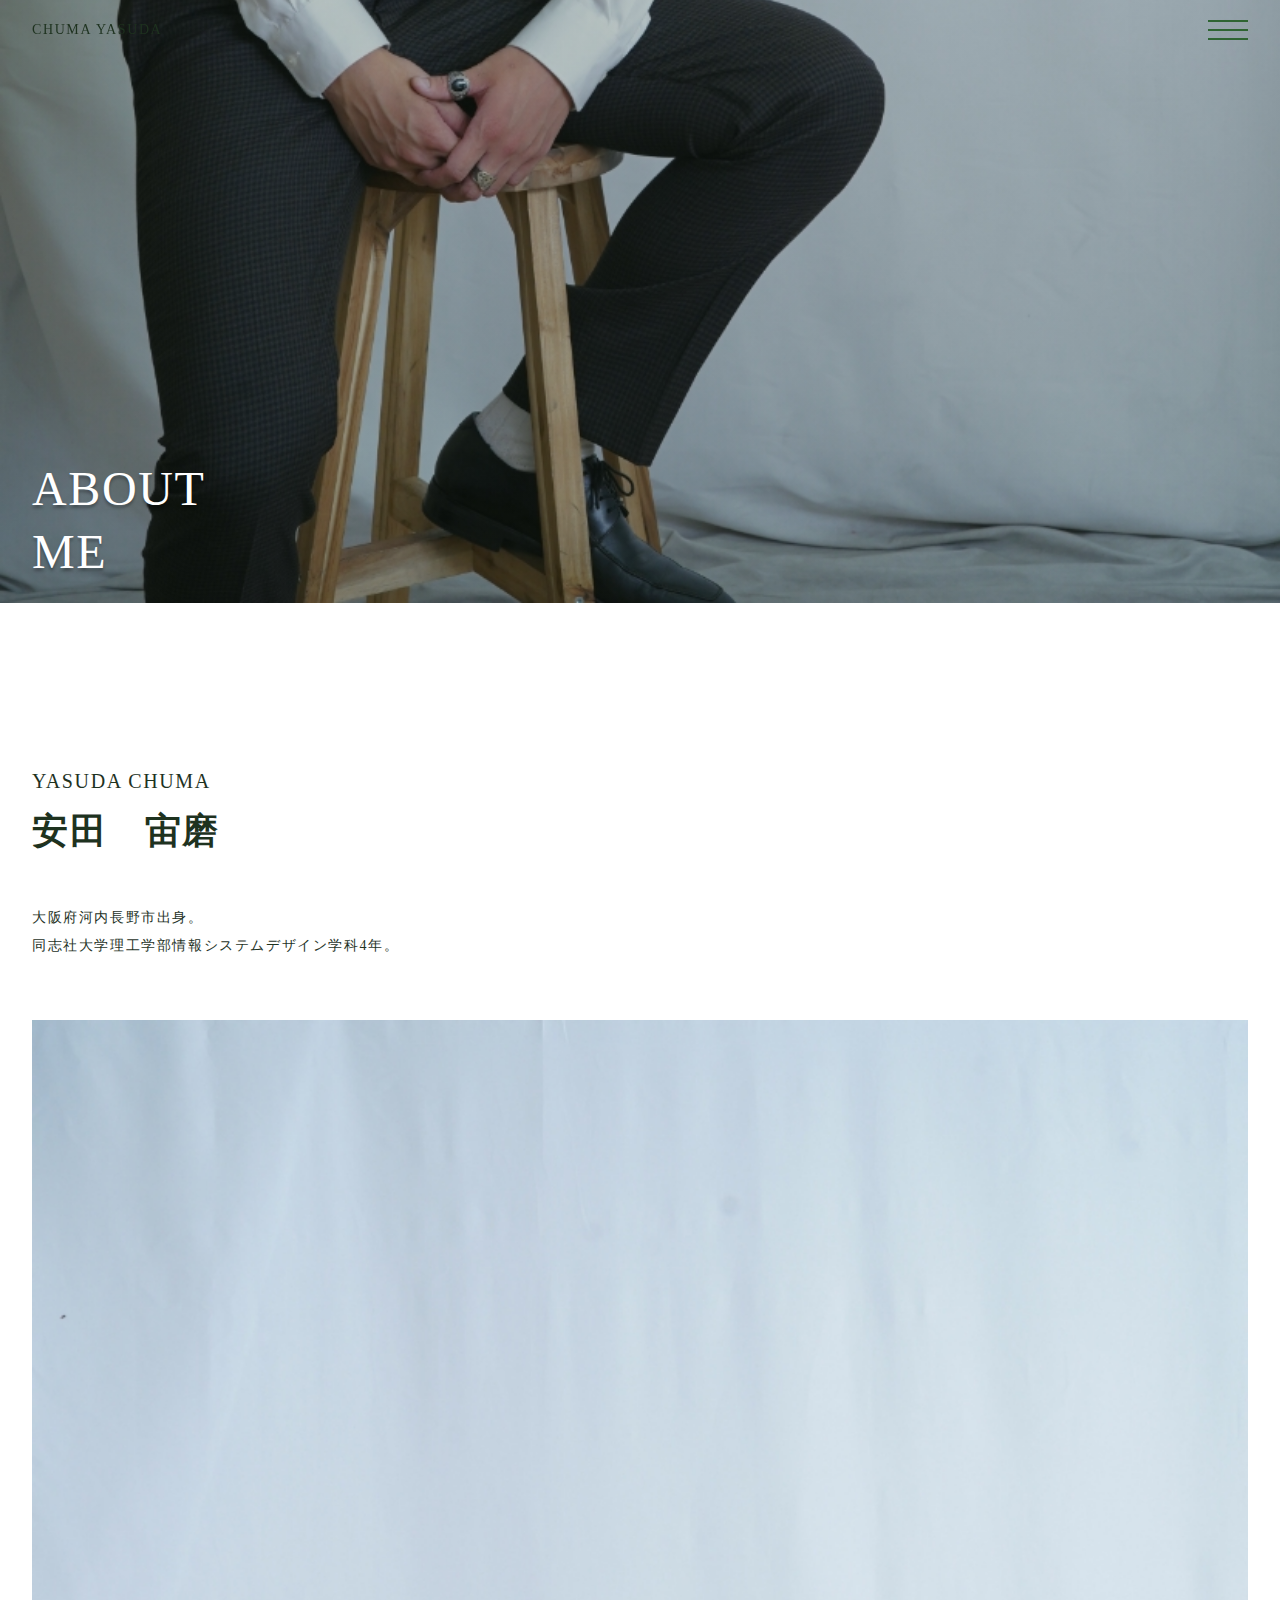
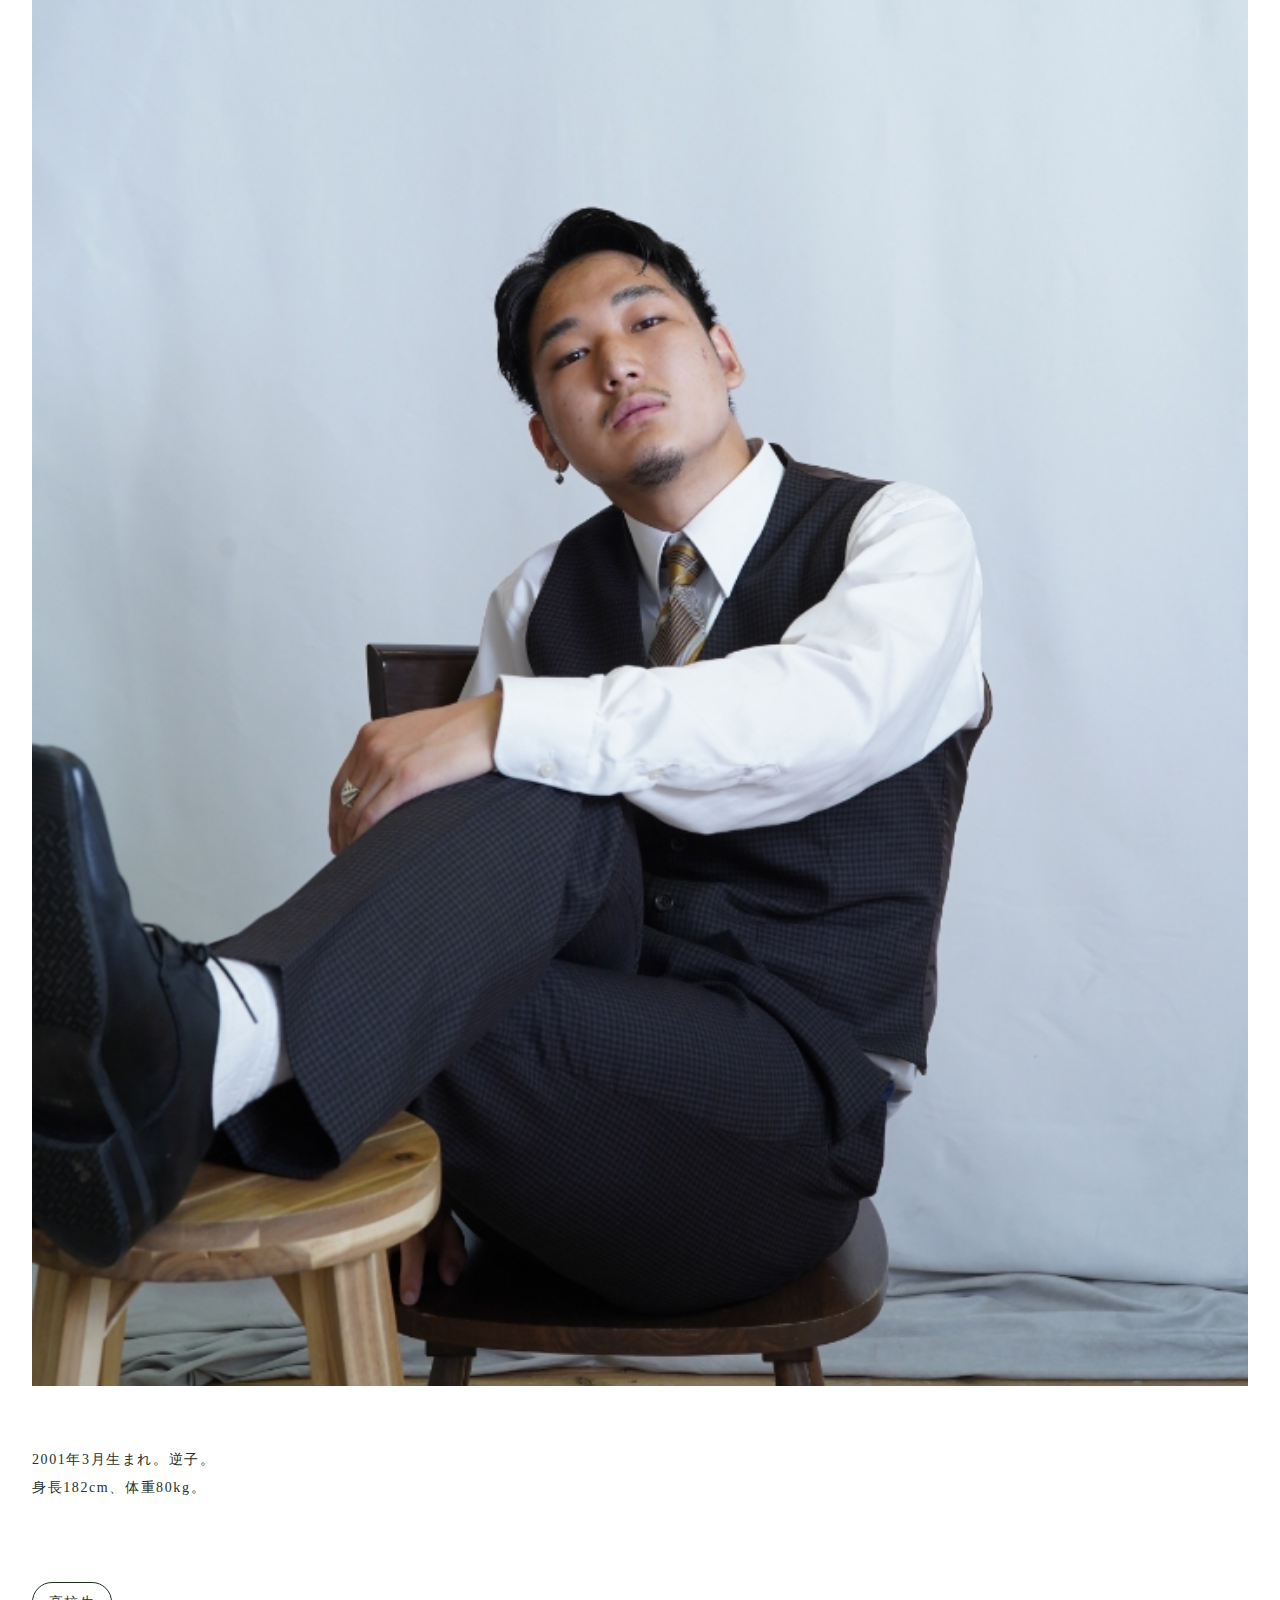
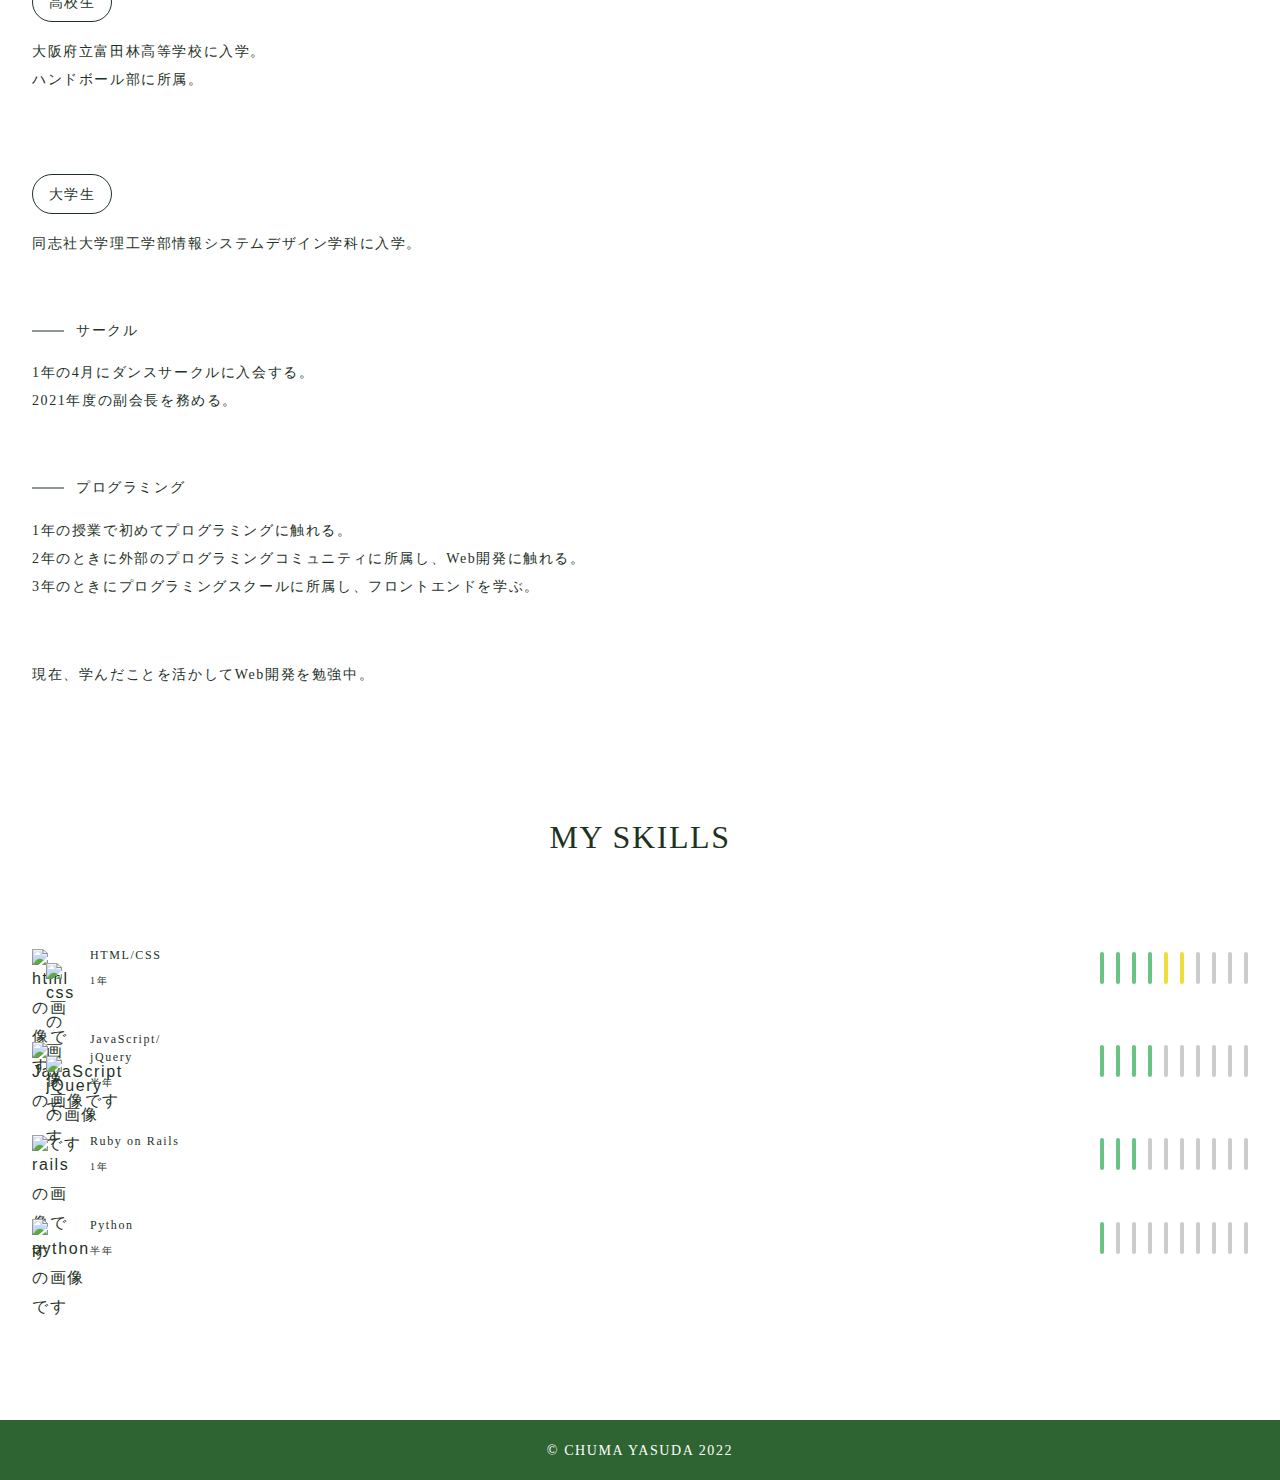
==== about.html @ 3eb04a54 "aboutページのキービジュアルを変更しました" ====
<!DOCTYPE html>
<html lang="ja">
<head>
  <meta charset="UTF-8">
  <meta name="viewport" content="width=device-width, initial-scale=1.0">
  <title>CHUMA YASUDA</title>
  <!-- css -->
  <link rel="stylesheet" href="css/reset.css">
  <link rel="stylesheet" href="css/style.css">
  <!-- script -->
  <script src="https://code.jquery.com/jquery-3.6.0.min.js" integrity="sha256-/xUj+3OJU5yExlq6GSYGSHk7tPXikynS7ogEvDej/m4=" crossorigin="anonymous"></script>
  <script src="https://cdnjs.cloudflare.com/ajax/libs/scrollify/1.0.21/jquery.scrollify.min.js" integrity="sha512-UyX8JsMsNRW1cYl8BoxpcamonpwU2y7mSTsN0Z52plp7oKo1u92Xqfpv6lOlTyH3yiMXK+gU1jw0DVCsPTfKew==" crossorigin="anonymous" referrerpolicy="no-referrer"></script>
  <script src="https://unpkg.com/@barba/core"></script>
  <script src="js/main.js" defer></script>
</head>
<body data-barba="wrapper">
  <header class="l_header">
    <div class="l_header-inner l_container">
      <h2 class="l_header_title">
        <a href="index.html" class="l_header_link">CHUMA YASUDA</a>
      </h2>
      <div class="m_hamburger">
        <span class="m_hamburger_bar"></span>
        <span class="m_hamburger_bar"></span>
        <span class="m_hamburger_bar"></span>
      </div>
      <!-- /.m_hamburger -->
    </div>
    <!-- /.l_header-inner -->
  </header>
  <main class="l_main" data-barba="container">
    <div class="about_kv m_kv">
      <div class="m_kv-inner l_container">
        <h1 class="m_kv_copy">
          ABOUT<br/>
          ME
        </h1>
      </div>
      <!-- /.m_kv-inner -->
    </div>
    <!-- /.m_kv -->
    <div class="l_contents">
      <div class="about_contents l_container">
        <div class="about_intro">
          <h2 class="about_intro_head">
            <span class="about_intro_head-en">YASUDA CHUMA</span>
            安田　宙磨
          </h2>
          <p class="u_mt-40">
            大阪府河内長野市出身。<br/>
            同志社大学理工学部情報システムデザイン学科4年。
          </p>
          <div class="about_intro_img-wrapper">
            <img src="img/about_intro_img.jpg" alt="私の写真です" class="about_intro_img">
          </div>
          <!-- /.about_intro_img-wrapper -->
          <p class="u_mt-60">
            2001年3月生まれ。逆子。<br/>
            身長182cm、体重80kg。
          </p>
          <h4>高校生</h4>
          <p class="u_mt-16">
            大阪府立富田林高等学校に入学。<br/>
            ハンドボール部に所属。
          </p>
          <h4>大学生</h4>
          <p class="u_mt-16">
            同志社大学理工学部情報システムデザイン学科に入学。
          </p>
          <h5>サークル</h5>
          <p class="u_mt-16">
            1年の4月にダンスサークルに入会する。<br/>
            2021年度の副会長を務める。
          </p>
          <h5>プログラミング</h5>
          <p class="u_mt-16">
            1年の授業で初めてプログラミングに触れる。<br/>
            2年のときに外部のプログラミングコミュニティに所属し、Web開発に触れる。<br/>
            3年のときにプログラミングスクールに所属し、フロントエンドを学ぶ。<br/>
          </p>
          <p class="u_mt-60">
            現在、学んだことを活かしてWeb開発を勉強中。
          </p>
        </div>
        <!-- /.about_intro -->
        <div class="about_skill">
          <h3 class="about_skill_head">
            MY SKILLS
          </h3>
          <ul class="about_skill_list">
            <li class="about_skill_item">
              <div class="about_skill_info">
                <div class="about_skill_icon-wrapper">
                  <div class="about_skill_icon-wrapper__sub">
                    <img src="https://cdn.jsdelivr.net/gh/devicons/devicon/icons/html5/html5-original.svg" alt="htmlの画像です" class="about_skill_icon" />
                  </div>
                  <div class="about_skill_icon-wrapper__sub">
                    <img src="https://cdn.jsdelivr.net/gh/devicons/devicon/icons/css3/css3-original.svg" alt="cssの画像です" class="about_skill_icon" />
                  </div>
                </div>
                <!-- /.about_skill_icon-wrapper -->
                <div class="about_skill_name-wrapper">
                  <span class="about_skill_name">HTML/CSS</span>
                  <span class="about_skill_period">1年</span>
                </div>
                <!-- /.about_skill_name-wrapper -->
              </div>
              <!-- /.about_skill_info -->
              <div class="about_skill_bar-wrapper">
                <span class="about_skill_bar about_skill_bar__beginner"></span>
                <span class="about_skill_bar about_skill_bar__beginner"></span>
                <span class="about_skill_bar about_skill_bar__beginner"></span>
                <span class="about_skill_bar about_skill_bar__beginner"></span>
                <span class="about_skill_bar about_skill_bar__intermediate"></span>
                <span class="about_skill_bar about_skill_bar__intermediate"></span>
                <span class="about_skill_bar"></span>
                <span class="about_skill_bar"></span>
                <span class="about_skill_bar"></span>
                <span class="about_skill_bar"></span>
              </div>
              <!-- /.about_skill_bar-wrapper -->
            </li>
            <li class="about_skill_item">
              <div class="about_skill_info">
                <div class="about_skill_icon-wrapper">
                  <div class="about_skill_icon-wrapper__sub">
                    <img src="https://cdn.jsdelivr.net/gh/devicons/devicon/icons/javascript/javascript-original.svg" alt="JavaScriptの画像です" class="about_skill_icon" />
                  </div>
                  <div class="about_skill_icon-wrapper__sub">
                    <img src="https://cdn.jsdelivr.net/gh/devicons/devicon/icons/jquery/jquery-original.svg" alt="jQueryの画像です" class="about_skill_icon" />
                  </div>
                </div>
                <!-- /.about_skill_icon-wrapper -->
                <div class="about_skill_name-wrapper">
                  <span class="about_skill_name">
                    JavaScript/<br/>
                    jQuery
                  </span>
                  <span class="about_skill_period">半年</span>
                </div>
                <!-- /.about_skill_name-wrapper -->
              </div>
              <!-- /.about_skill_info -->
              <div class="about_skill_bar-wrapper">
                <span class="about_skill_bar about_skill_bar__beginner"></span>
                <span class="about_skill_bar about_skill_bar__beginner"></span>
                <span class="about_skill_bar about_skill_bar__beginner"></span>
                <span class="about_skill_bar about_skill_bar__beginner"></span>
                <span class="about_skill_bar"></span>
                <span class="about_skill_bar"></span>
                <span class="about_skill_bar"></span>
                <span class="about_skill_bar"></span>
                <span class="about_skill_bar"></span>
                <span class="about_skill_bar"></span>
              </div>
            </li>
            <li class="about_skill_item">
              <div class="about_skill_info">
                <div class="about_skill_icon-wrapper">
                  <img src="https://cdn.jsdelivr.net/gh/devicons/devicon/icons/rails/rails-plain.svg" alt="railsの画像です" class="about_skill_icon" />
                </div>
                <!-- /.about_skill_icon-wrapper -->
                <div class="about_skill_name-wrapper">
                  <span class="about_skill_name">Ruby on Rails</span>
                  <span class="about_skill_period">1年</span>
                </div>
                <!-- /.about_skill_name-wrapper -->
              </div>
              <!-- /.about_skill_info -->
              <div class="about_skill_bar-wrapper">
                <span class="about_skill_bar about_skill_bar__beginner"></span>
                <span class="about_skill_bar about_skill_bar__beginner"></span>
                <span class="about_skill_bar about_skill_bar__beginner"></span>
                <span class="about_skill_bar"></span>
                <span class="about_skill_bar"></span>
                <span class="about_skill_bar"></span>
                <span class="about_skill_bar"></span>
                <span class="about_skill_bar"></span>
                <span class="about_skill_bar"></span>
                <span class="about_skill_bar"></span>
              </div>
            </li>
            <li class="about_skill_item">
              <div class="about_skill_info">
                <div class="about_skill_icon-wrapper">
                  <img src="https://cdn.jsdelivr.net/gh/devicons/devicon/icons/python/python-original.svg" alt="pythonの画像です" class="about_skill_icon" />
                </div>
                <!-- /.about_skill_icon-wrapper -->
                <div class="about_skill_name-wrapper">
                  <span class="about_skill_name">Python</span>
                  <span class="about_skill_period">半年</span>
                </div>
                <!-- /.about_skill_name-wrapper -->
              </div>
              <!-- /.about_skill_info -->
              <div class="about_skill_bar-wrapper">
                <span class="about_skill_bar about_skill_bar__beginner"></span>
                <span class="about_skill_bar"></span>
                <span class="about_skill_bar"></span>
                <span class="about_skill_bar"></span>
                <span class="about_skill_bar"></span>
                <span class="about_skill_bar"></span>
                <span class="about_skill_bar"></span>
                <span class="about_skill_bar"></span>
                <span class="about_skill_bar"></span>
                <span class="about_skill_bar"></span>
              </div>
            </li>
          </ul>
        </div>
        <!-- /.about_skill -->
      </div>
      <!-- /.about_contents -->
    </div>
    <!-- /.l_contents -->
  </main>
  <footer class="l_footer">
    <div class="l_footer-inner l_container">
      <small class="l_footer_copyright">&copy; CHUMA YASUDA 2022</small>
    </div>
    <!-- /.l_footer-inner -->
  </footer>
</body>
</html>
---- css/style.css ----
@charset "UTF-8";
:root {
  /* 色管理用の変数 */
  --black-color: #1e321f;
  --white-color: #fff;
  --gray-color: #707070;
  --gray-color02: #ccc;
  --primary-color: #2e6432;
  --beginner-color: #68c384;
  --intermediate-color: #efdd3d;
}

:root {
  /* コンテンツ幅管理用の変数 */
  --content-width-sm: 760px;
  --content-width: 960px;
  --content-width-lg: 1088px;
}

:root {
  /* z-index管理用の変数 */
  --z-index-back: -1;
  --z-index-default: 1;
  --z-index-page-top: 50;
  --z-index-header: 100;
  --z-index-menu: 150;
}

/* ---------- base ---------- */
body {
  color: var(--black-color);
  font-size: 16px;
  font-family: "Yu Gothic UI", "Segoe UI", sans-serif;
  line-height: 1.8;
  letter-spacing: 0.1em;
}

/* ---------- layout ---------- */
.l_container {
  padding: 0 32px;
}

.l_contents {
  padding: 160px 0;
}

.l_header {
  width: 100%;
  height: 60px;
  background: transparent;
  position: fixed;
  top: 0;
  left: 0;
  z-index: var(--z-index-header);
}
.l_header-inner {
  height: 100%;
  display: flex;
  justify-content: space-between;
  align-items: center;
}
.l_header_title {
  font-size: 14px;
  font-family: "Segoe UI";
}

.l_footer {
  width: 100%;
  height: 60px;
  background: var(--primary-color);
}
.l_footer-inner {
  width: 100%;
  height: 100%;
  display: flex;
  align-items: center;
  justify-content: center;
}
.l_footer_copyright {
  color: var(--white-color);
  font-family: "Segoe UI";
  font-size: 14px;
}

/* ---------- module ---------- */
.m_hamburger {
  width: 40px;
  height: 20px;
  position: relative;
}
.m_hamburger_bar {
  display: block;
  width: 100%;
  height: 2px;
  background: var(--primary-color);
  position: absolute;
}
.m_hamburger_bar:nth-child(1) {
  top: 0;
}
.m_hamburger_bar:nth-child(2) {
  top: 50%;
  transform: translateY(-50%);
}
.m_hamburger_bar:nth-child(3) {
  top: 100%;
  transform: translateY(-100%);
}

.m_scroll_gauge {
  width: 32px;
  height: 32px;
  border: 1px solid var(--primary-color);
  border-radius: 50%;
}
.m_scroll_gauge-wrapper {
  display: flex;
  justify-content: center;
  align-items: center;
  gap: 60px;
  position: fixed;
  bottom: 20px;
  left: 50%;
  transform: translateX(-50%);
  z-index: var(--z-index-header);
}

.m_btn-show {
  width: 300px;
  height: 40px;
  color: var(--primary-color);
  font-family: "Segoe UI";
}
.m_btn-show_link {
  display: flex;
  justify-content: center;
  align-items: center;
  width: 100%;
  height: 100%;
  border: 1px solid var(--primary-color);
  border-radius: 20px;
  transition: background 0.25s, color 0.5s;
}
.m_btn-show_link:hover {
  background: var(--primary-color);
  color: var(--white-color);
}

.m_kv {
  width: 100%;
  height: 67vh;
  background: linear-gradient(rgba(30, 50, 31, 0.25), rgba(30, 50, 31, 0.25)), url(../img/top_kv.jpg) center bottom/cover;
}
.m_kv-inner {
  height: 100%;
  position: relative;
}
.m_kv_copy {
  color: var(--white-color);
  line-height: 1.3;
  font-family: "Segoe UI";
  font-size: 48px;
  text-shadow: 0 3px 3px rgba(0, 0, 0, 0.3);
  position: absolute;
  bottom: 20px;
}

/* ---------- utility ---------- */
.u_mt-16 {
  margin-top: 16px;
}

.u_mt-40 {
  margin-top: 40px;
}

.u_mt-60 {
  margin-top: 60px;
}

/* ---------- js ---------- */
.js_scroll_gauge {
  transition: background 0.5s;
}
.js_scroll_gauge.is_active {
  background: var(--primary-color);
}

/* ---------- top ---------- */
.top_section {
  height: 100vh;
  padding-top: 60px;
  position: relative;
}
.top_section:nth-child(2n+1) .top_kv_copy {
  right: 32px;
}

.top_kv {
  width: 100%;
  height: 67vh;
  background: linear-gradient(rgba(30, 50, 31, 0.25), rgba(30, 50, 31, 0.25)), url(../img/top_kv.jpg) center bottom/cover;
  position: absolute;
  top: 80px;
}
.top_kv-inner {
  height: 100%;
  position: relative;
}
.top_kv_copy {
  color: var(--white-color);
  line-height: 1.3;
  font-family: "Segoe UI";
  font-size: 48px;
  text-shadow: 0 3px 3px rgba(0, 0, 0, 0.3);
  position: absolute;
  bottom: 80px;
}

.top_scroll_head {
  font-size: 18px;
  white-space: nowrap;
  display: flex;
  justify-content: center;
  align-items: center;
  gap: 12px;
  position: absolute;
  bottom: 68px;
  left: 50%;
  transform: translateX(-50%);
}
.top_scroll_icon {
  width: 15px;
  height: 15px;
}

.top_btn-show {
  position: absolute;
  top: calc(100% - 52px - (100% - 67vh - 52px) / 2);
  left: 50%;
  transform: translate(-50%, 50%);
}

/* ---------- about ---------- */
.about_contents p {
  font-size: 14px;
  font-family: "Yu Gothic UI";
  line-height: 2;
}
.about_contents h4 {
  width: 80px;
  height: 40px;
  border: 1px solid var(--black-color);
  border-radius: 20px;
  font-size: 14px;
  font-family: "Yu Gothic UI";
  display: flex;
  align-items: center;
  justify-content: center;
  margin-top: 80px;
}
.about_contents h5 {
  font-size: 14px;
  font-family: "Yu Gothic UI";
  margin-top: 60px;
  padding-left: 44px;
  position: relative;
}
.about_contents h5::before {
  content: "";
  width: 32px;
  height: 1px;
  background: var(--black-color);
  position: absolute;
  top: 50%;
  left: 0;
  transform: translateY(-50%);
}

.about_intro_head {
  display: flex;
  flex-direction: column;
  font-size: 36px;
  font-weight: bold;
  font-family: "Yu Gothic UI";
}
.about_intro_head-en {
  font-size: 20px;
  font-weight: normal;
  font-family: "Segoe UI";
}
.about_intro_img {
  width: 100%;
}
.about_intro_img-wrapper {
  margin-top: 60px;
}

.about_skill {
  padding-top: 120px;
}
.about_skill_head {
  font-family: "Segoe UI";
  font-size: 32px;
  text-align: center;
}
.about_skill_list {
  margin-top: 80px;
}
.about_skill_item {
  display: flex;
  align-items: center;
  justify-content: space-between;
}
.about_skill_item:not(:first-child) {
  margin-top: 40px;
}
.about_skill_info {
  display: flex;
  align-items: center;
}
.about_skill_icon-wrapper {
  width: 38px;
  height: 38px;
  position: relative;
}
.about_skill_icon-wrapper__sub {
  width: 24px;
  height: 24px;
  position: absolute;
}
.about_skill_icon-wrapper__sub:nth-child(1) {
  top: 0;
  left: 0;
}
.about_skill_icon-wrapper__sub:nth-child(2) {
  bottom: 0;
  right: 0;
}
.about_skill_name-wrapper {
  display: flex;
  flex-direction: column;
  margin-left: 20px;
}
.about_skill_name {
  font-family: "Segoe UI";
  font-size: 12px;
  line-height: 1.5;
}
.about_skill_period {
  font-family: "Segoe UI";
  font-size: 10px;
  margin-top: 8px;
}
.about_skill_bar {
  display: block;
  width: 4px;
  height: 32px;
  background: var(--gray-color02);
  border-radius: 2px;
}
.about_skill_bar-wrapper {
  display: flex;
  gap: 12px;
}
.about_skill_bar__beginner {
  background: var(--beginner-color);
}
.about_skill_bar__intermediate {
  background: var(--intermediate-color);
}
/*# sourceMappingURL=style.css.map */
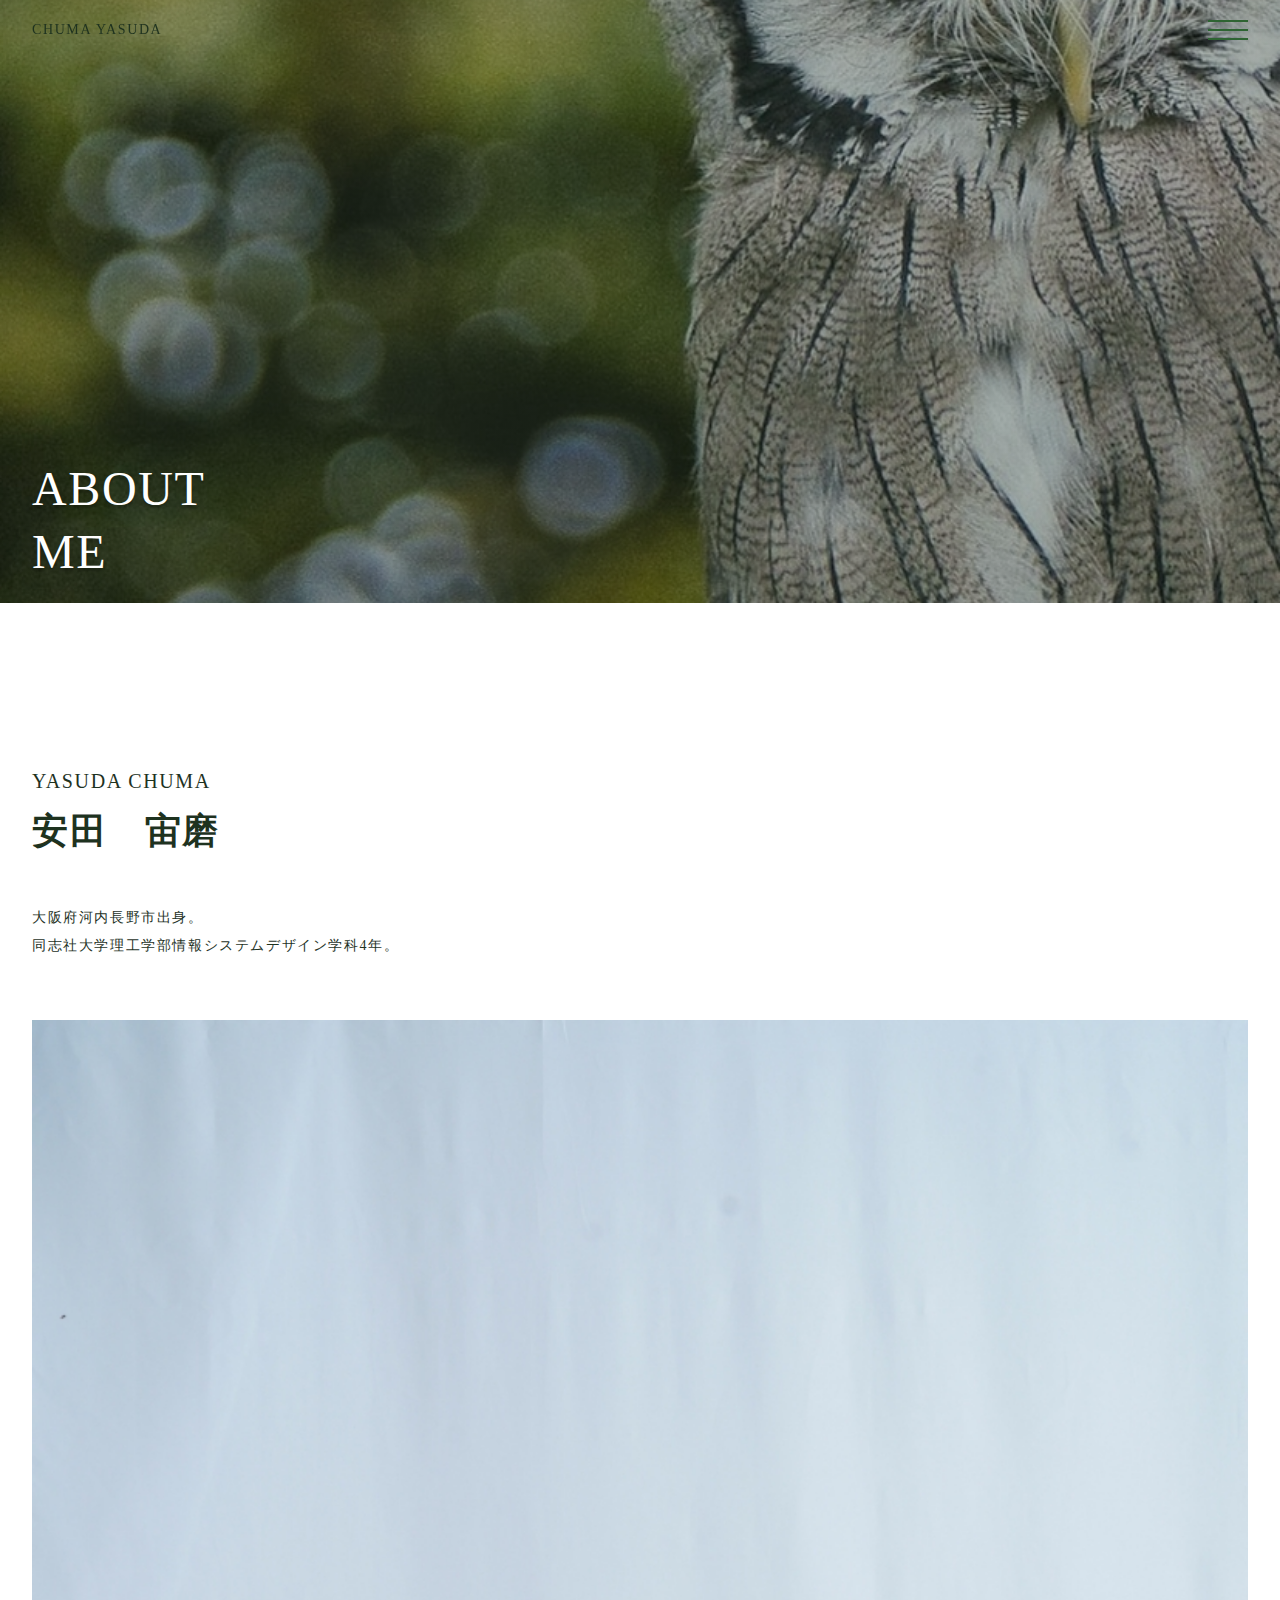
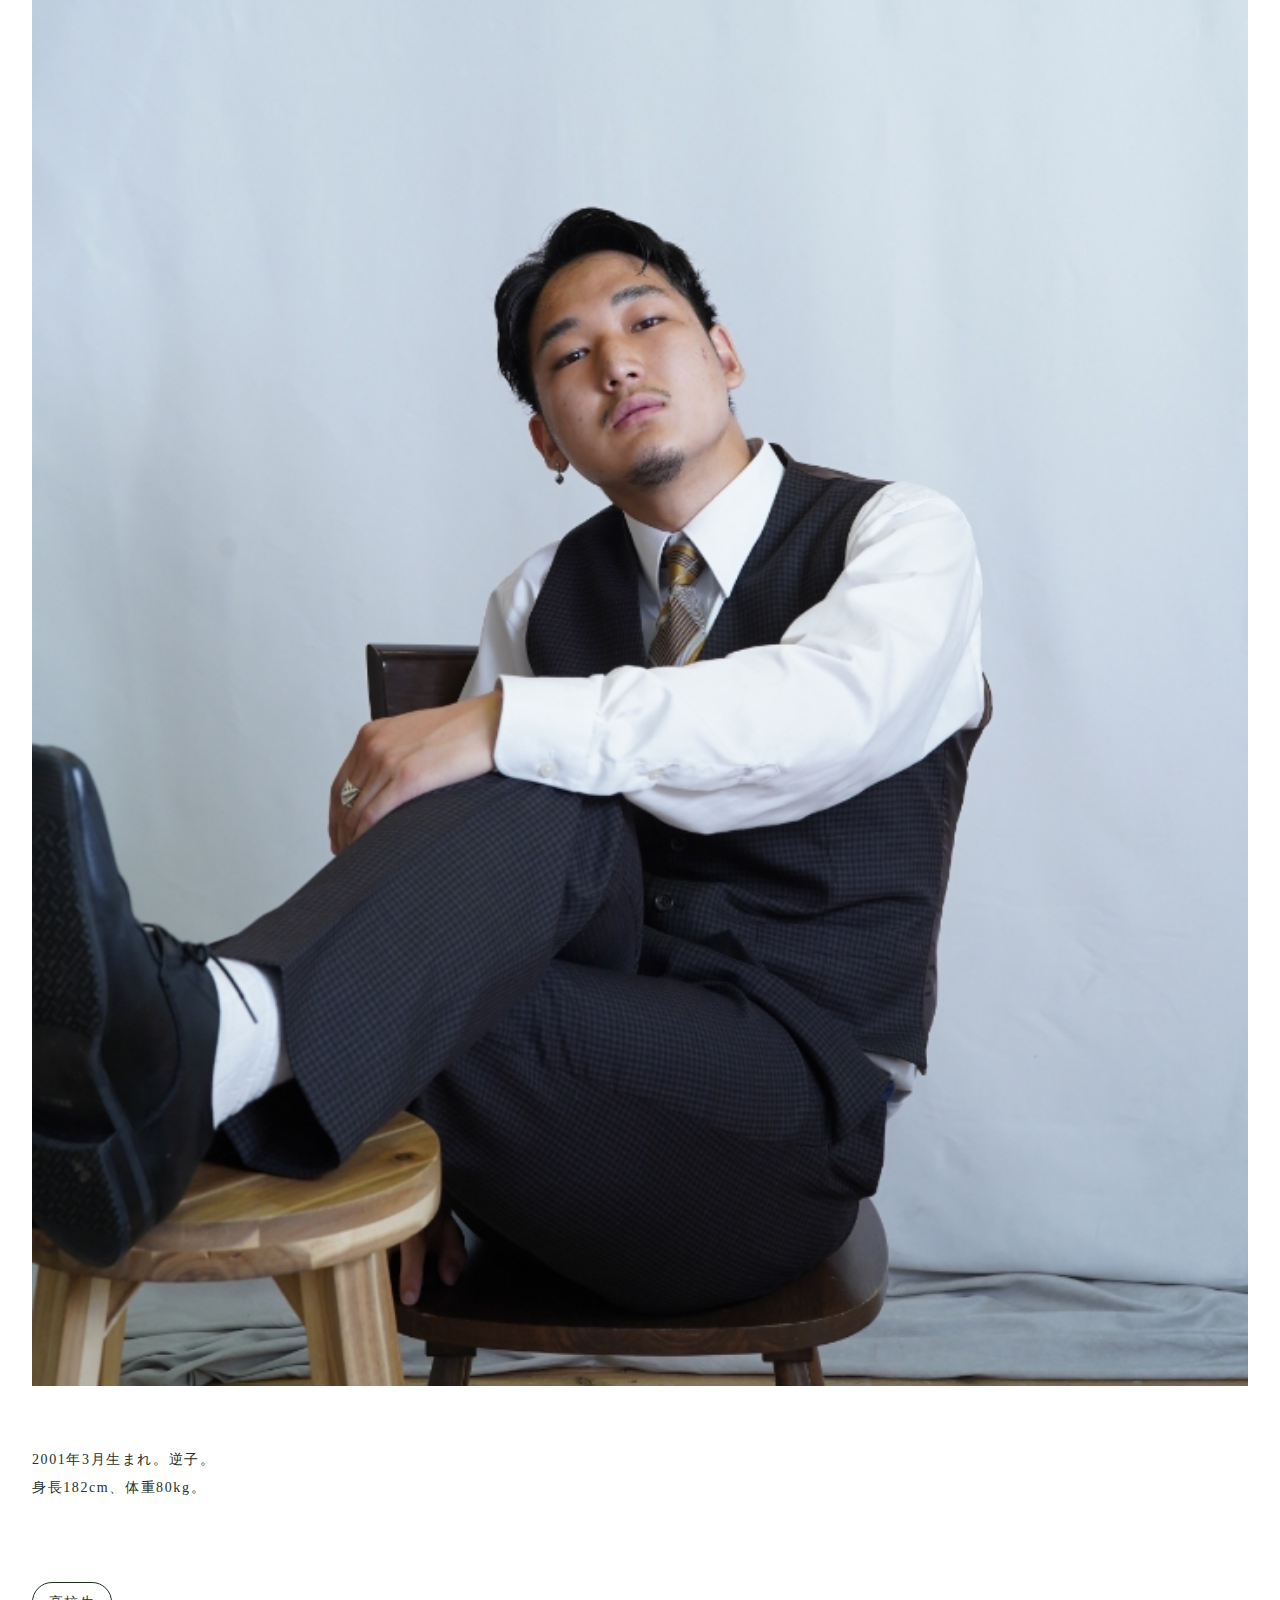
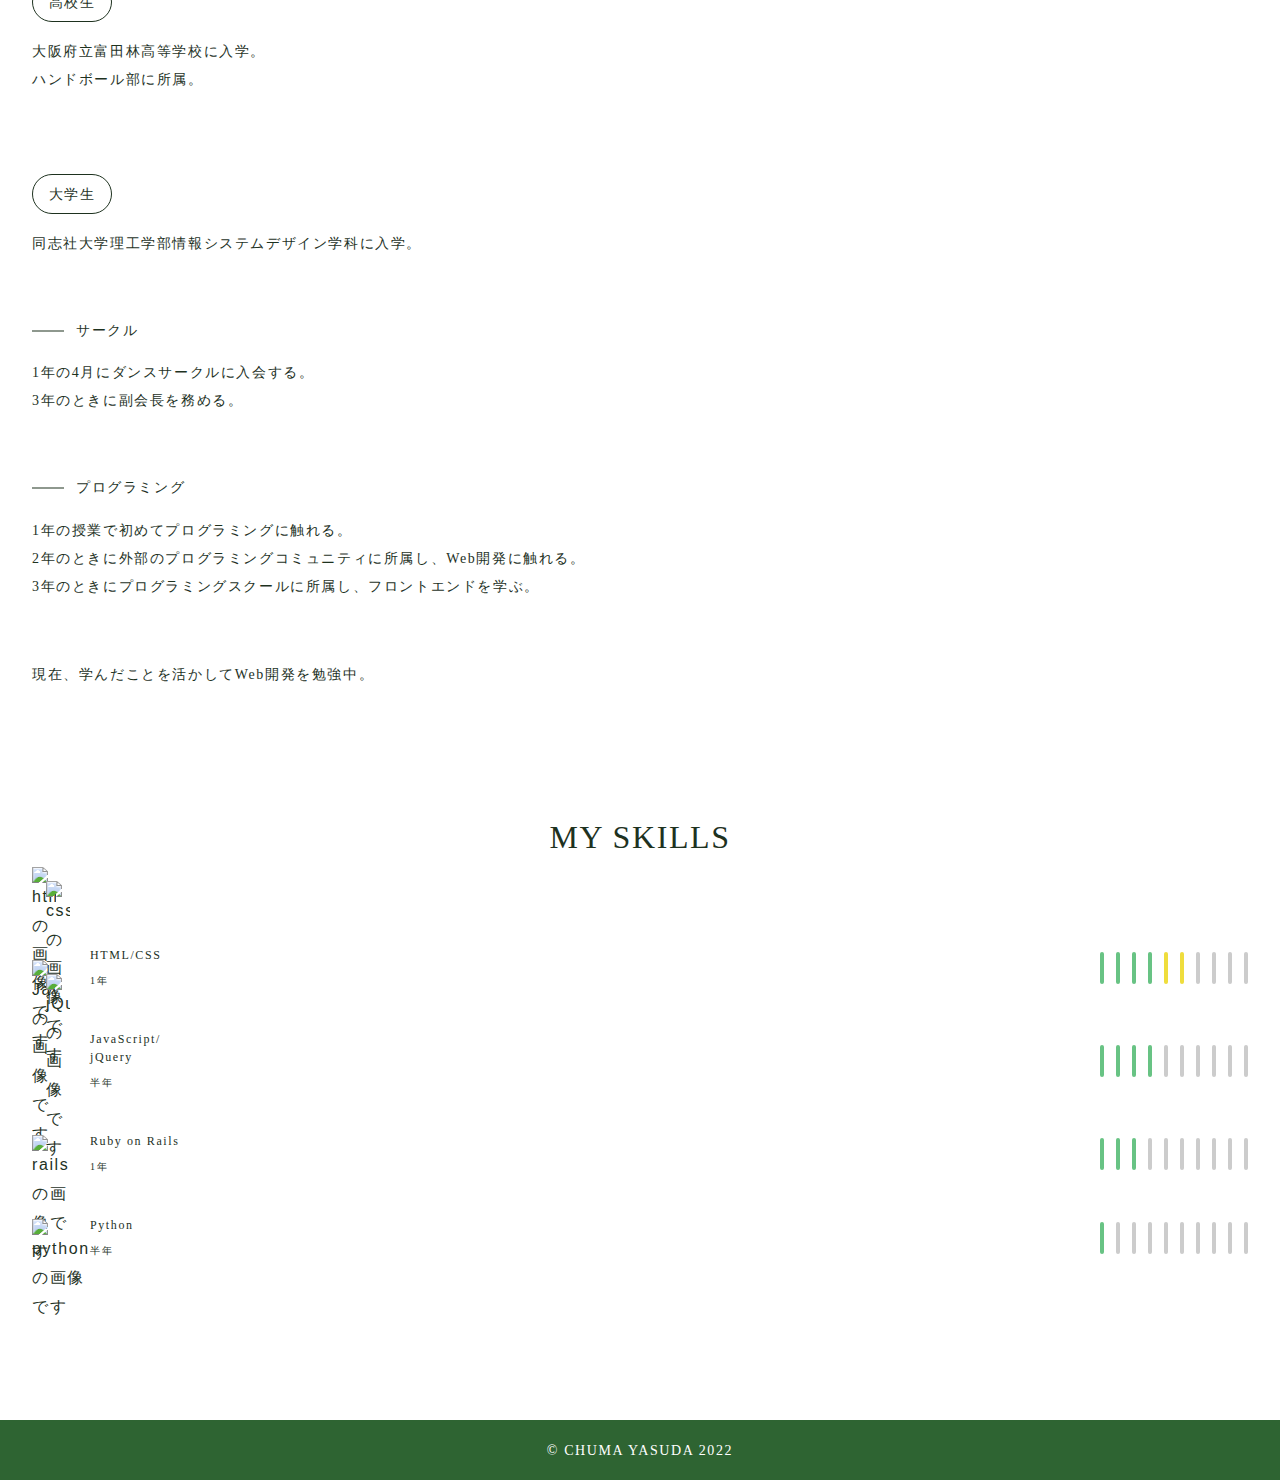
==== commit 89c8e369: "自己紹介文(サークル)を修正しました" ====
--- a/about.html
+++ b/about.html
@@ -70,7 +70,7 @@
           <h5>サークル</h5>
           <p class="u_mt-16">
             1年の4月にダンスサークルに入会する。<br/>
-            2021年度の副会長を務める。
+            3年のときに副会長を務める。
           </p>
           <h5>プログラミング</h5>
           <p class="u_mt-16">
--- a/css/style.css
+++ b/css/style.css
@@ -139,6 +139,7 @@
   height: 100%;
   border: 1px solid var(--primary-color);
   border-radius: 20px;
+  box-shadow: 0 3px 6px rgba(0, 0, 0, 0.3);
   transition: background 0.25s, color 0.5s;
 }
 .m_btn-show_link:hover {
@@ -149,7 +150,6 @@
 .m_kv {
   width: 100%;
   height: 67vh;
-  background: linear-gradient(rgba(30, 50, 31, 0.25), rgba(30, 50, 31, 0.25)), url(../img/top_kv.jpg) center bottom/cover;
 }
 .m_kv-inner {
   height: 100%;
@@ -199,9 +199,17 @@
 .top_kv {
   width: 100%;
   height: 67vh;
-  background: linear-gradient(rgba(30, 50, 31, 0.25), rgba(30, 50, 31, 0.25)), url(../img/top_kv.jpg) center bottom/cover;
   position: absolute;
   top: 80px;
+}
+.top_kv__top {
+  background: linear-gradient(rgba(30, 50, 31, 0.35), rgba(30, 50, 31, 0.35)), url(../img/top_kv.jpg) center bottom/cover;
+}
+.top_kv__about {
+  background: linear-gradient(rgba(30, 50, 31, 0.35), rgba(30, 50, 31, 0.35)), url(../img/about_kv.jpg) center/cover;
+}
+.top_kv__works {
+  background: linear-gradient(rgba(30, 50, 31, 0.35), rgba(30, 50, 31, 0.35)), url(../img/works_kv.jpg) center/cover;
 }
 .top_kv-inner {
   height: 100%;
@@ -242,6 +250,10 @@
 }
 
 /* ---------- about ---------- */
+.about_kv {
+  background: linear-gradient(rgba(30, 50, 31, 0.35), rgba(30, 50, 31, 0.35)), url(../img/about_kv.jpg) center/cover;
+}
+
 .about_contents p {
   font-size: 14px;
   font-family: "Yu Gothic UI";
@@ -328,6 +340,9 @@
   width: 24px;
   height: 24px;
   position: absolute;
+  display: flex;
+  align-items: center;
+  justify-content: center;
 }
 .about_skill_icon-wrapper__sub:nth-child(1) {
   top: 0;
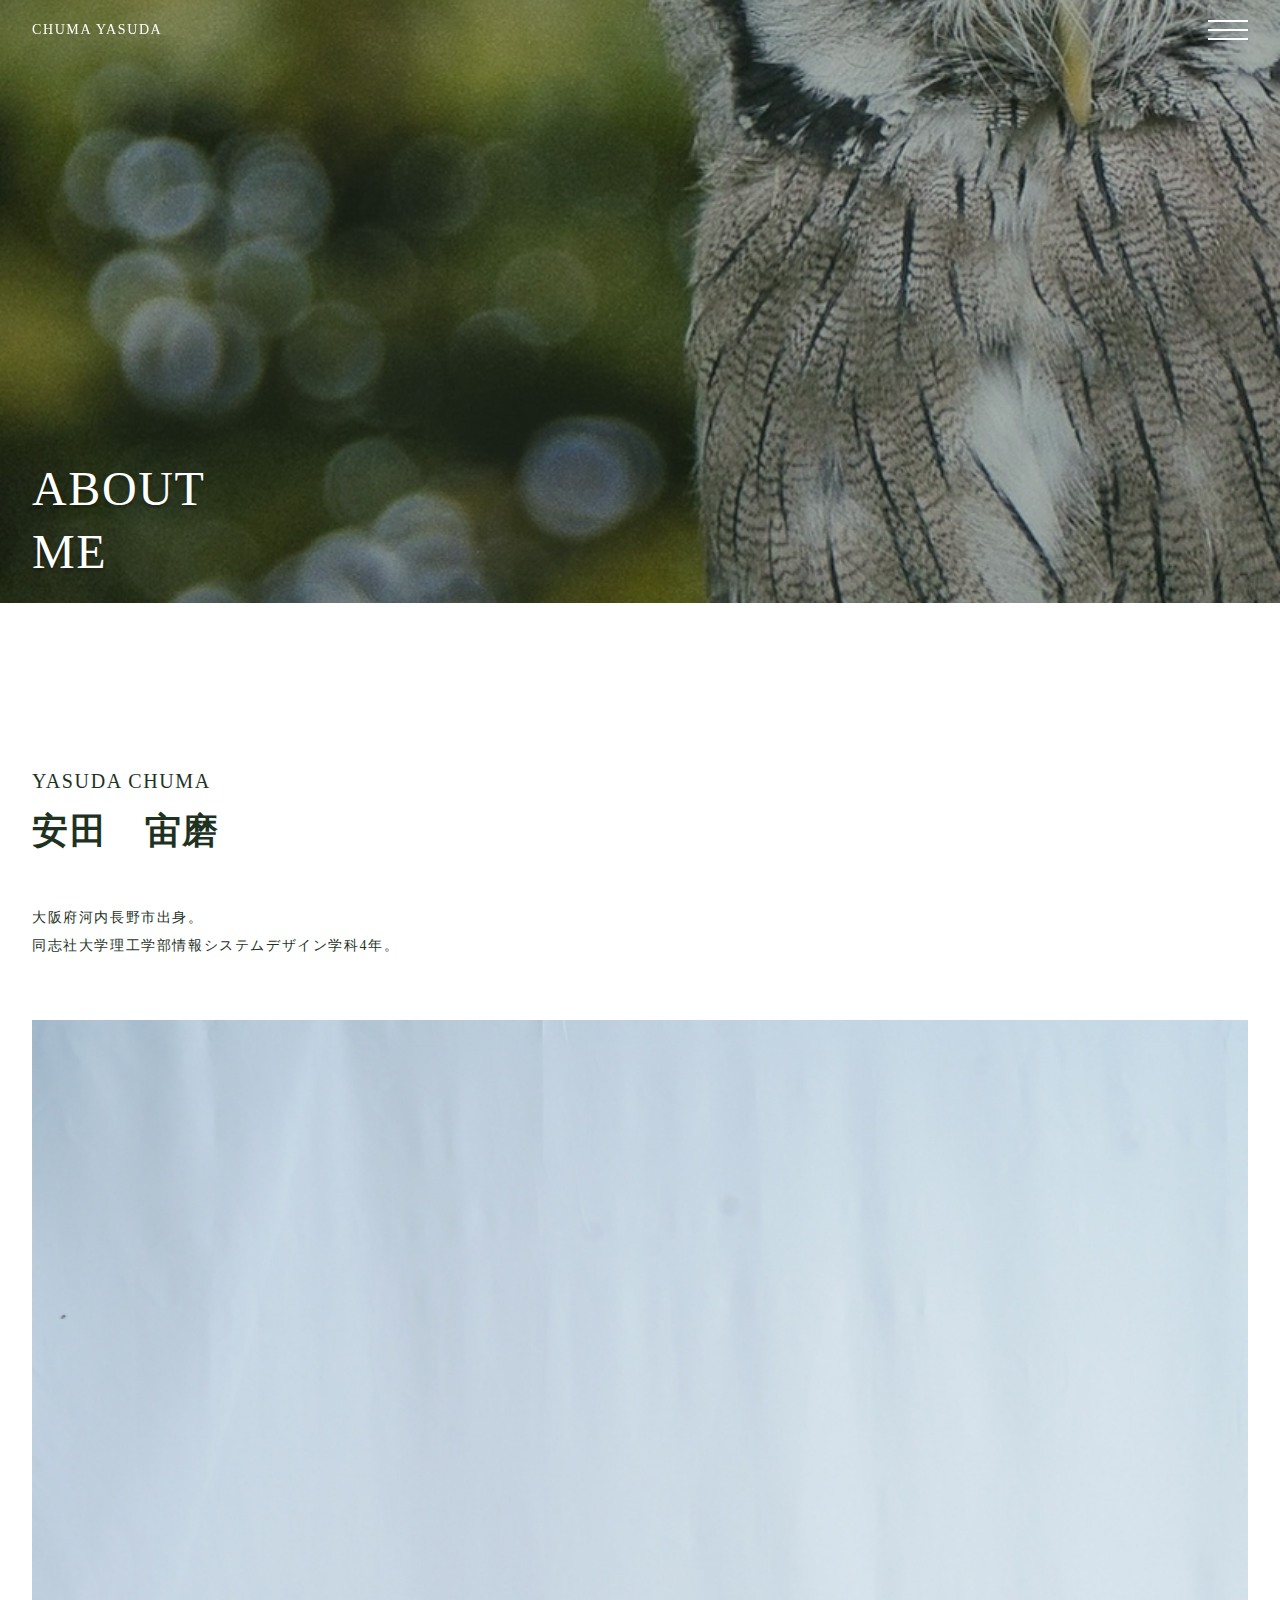
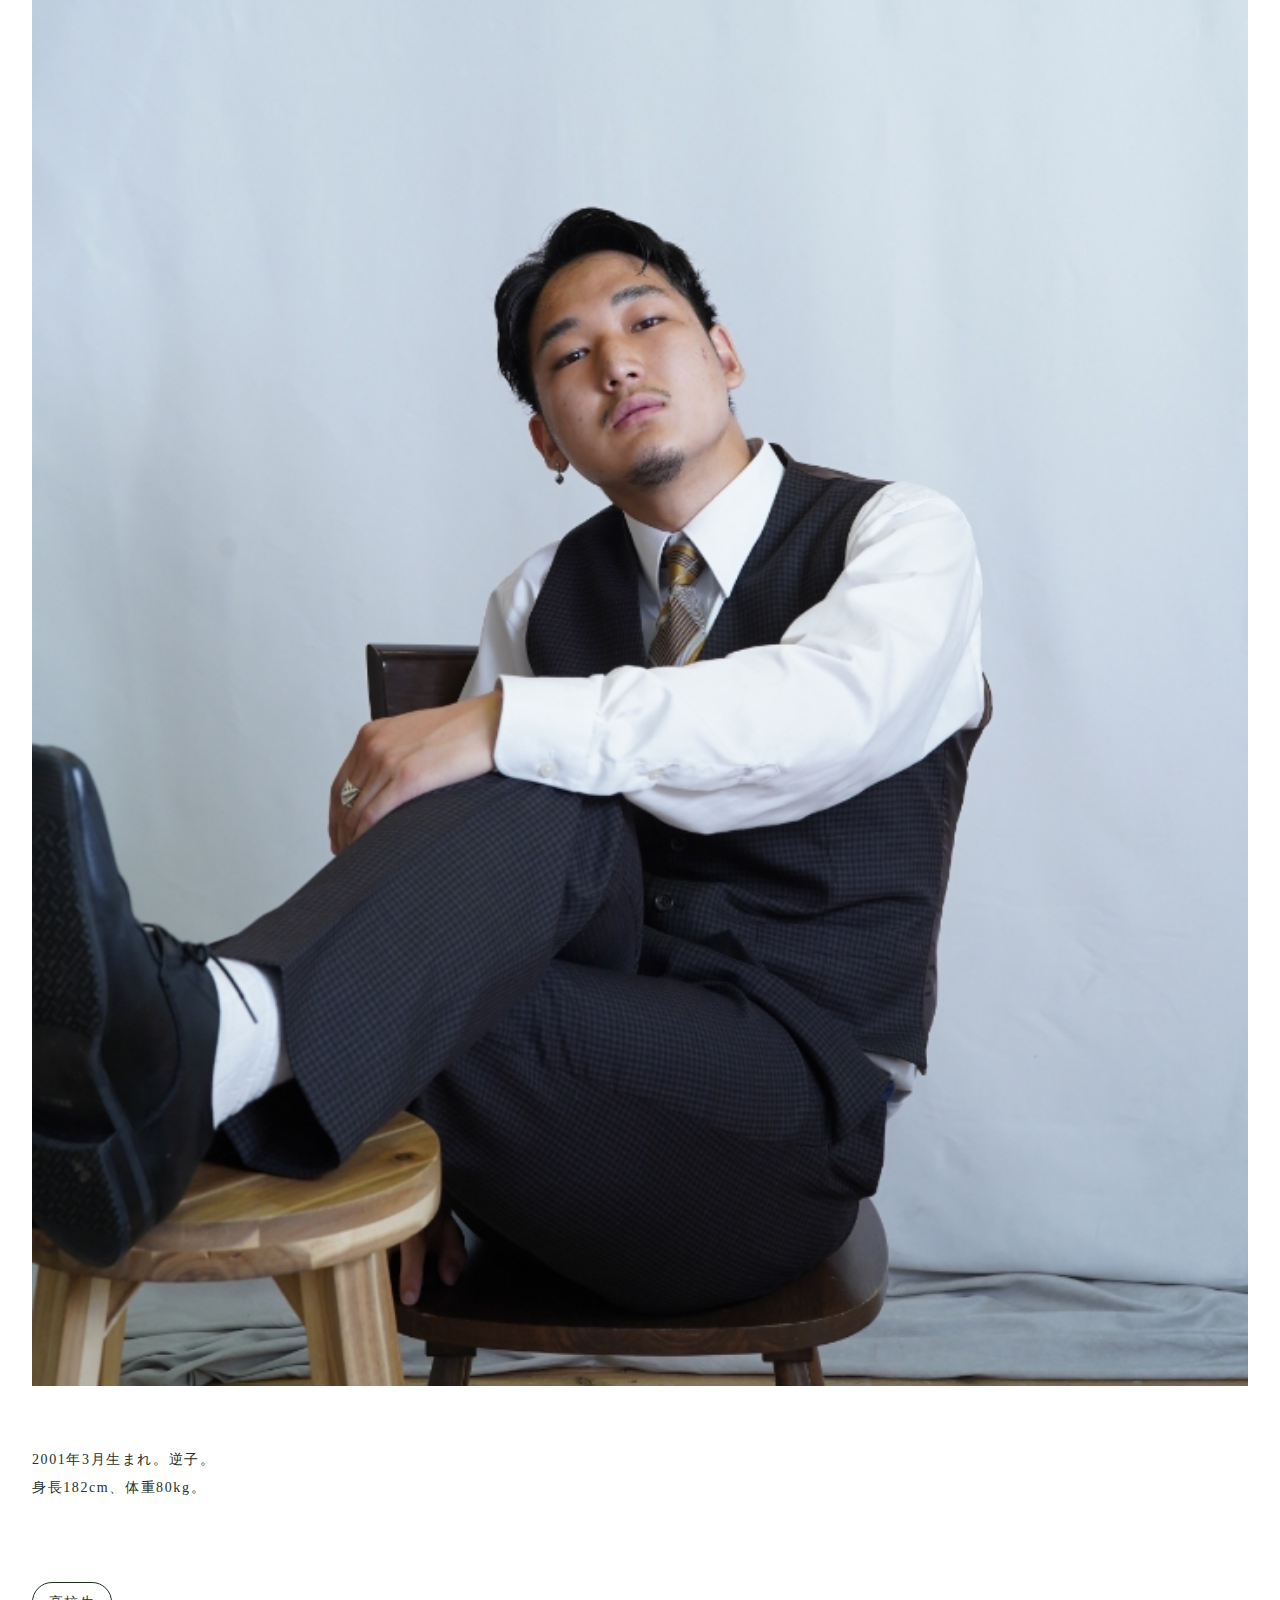
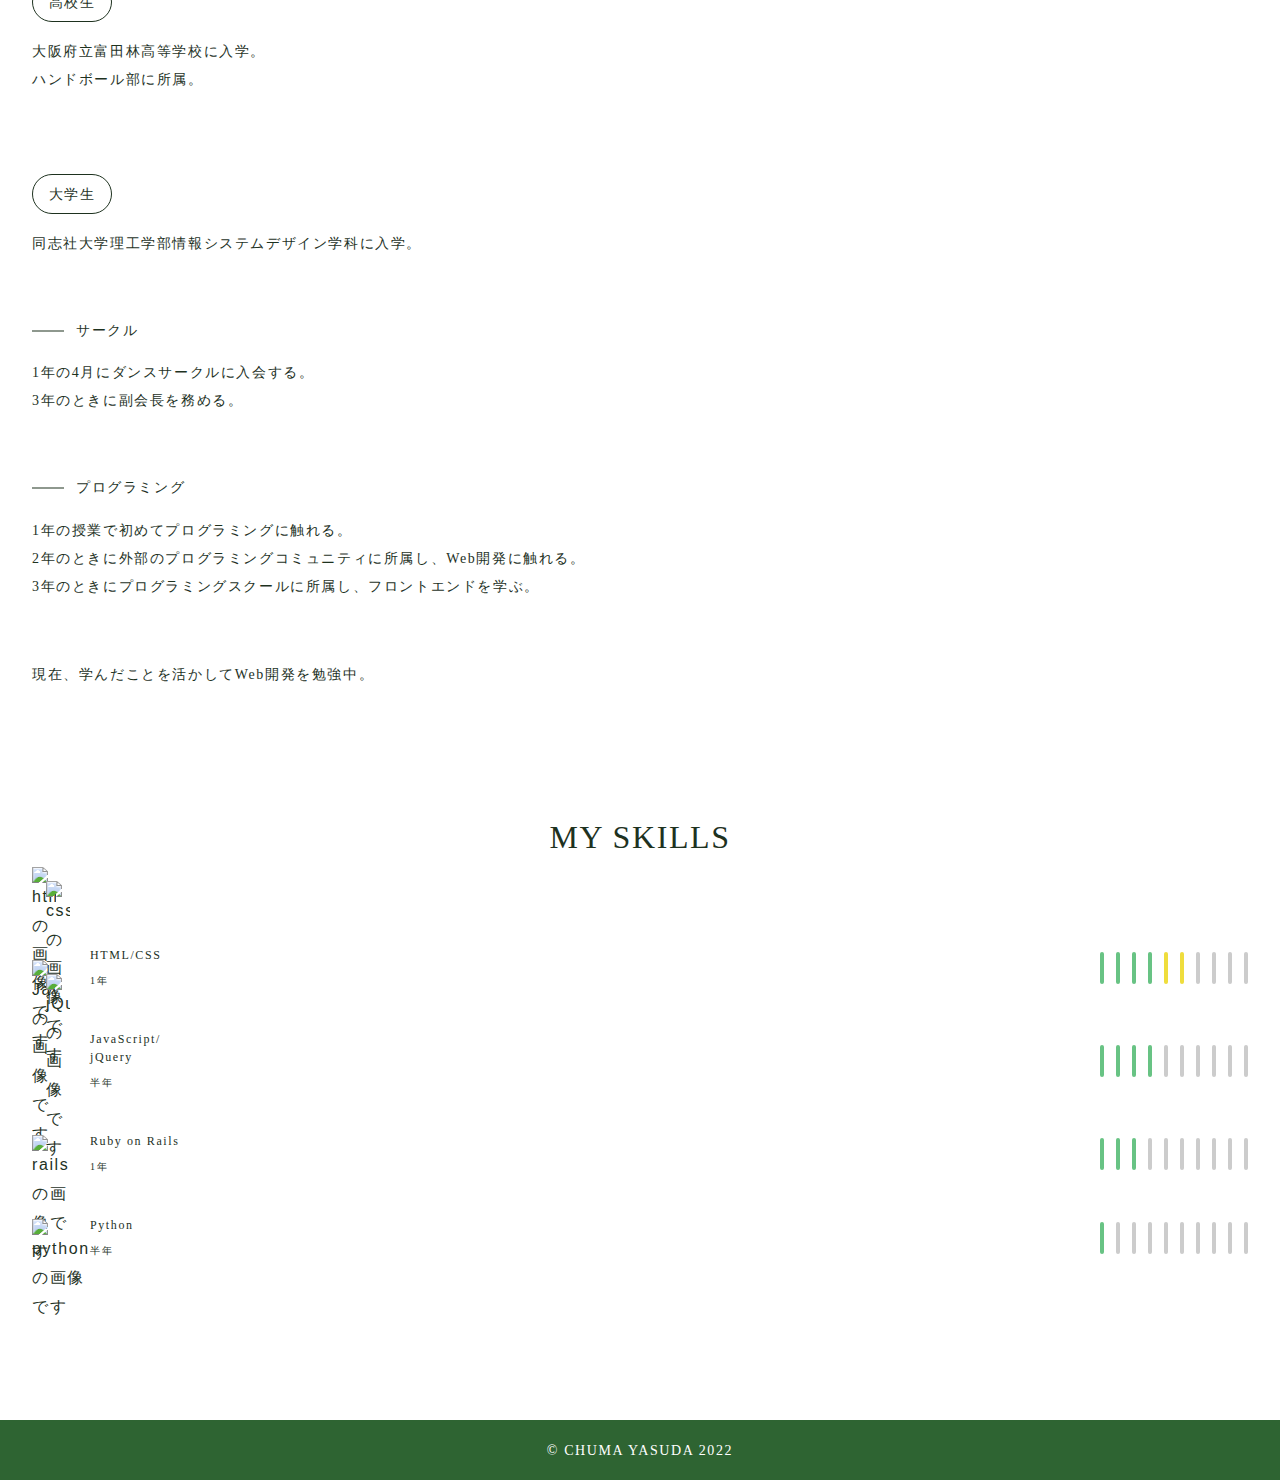
==== commit 46076d30: "aboutページでスクロールするとヘッダーの色が変わる処理を記述しました" ====
--- a/about.html
+++ b/about.html
@@ -13,23 +13,51 @@
   <script src="https://unpkg.com/@barba/core"></script>
   <script src="js/main.js" defer></script>
 </head>
-<body data-barba="wrapper">
+<body class="js_body" data-barba="wrapper">
   <header class="l_header">
     <div class="l_header-inner l_container">
-      <h2 class="l_header_title">
+      <h2 class="l_header_title js_header_title js_header_title__not-top">
         <a href="index.html" class="l_header_link">CHUMA YASUDA</a>
       </h2>
-      <div class="m_hamburger">
-        <span class="m_hamburger_bar"></span>
-        <span class="m_hamburger_bar"></span>
-        <span class="m_hamburger_bar"></span>
+      <nav class="l_header-nav js_header-nav">
+        <div class="l_header-nav-inner">
+          <ul class="l_header-nav_list">
+            <li class="l_header-nav_item">
+              <a href="index.html" class="l_header-nav_link">TOP</a>
+            </li>
+            <li class="l_header-nav_item">
+              <a href="about.html" class="l_header-nav_link">ABOUT ME</a>
+            </li>
+            <li class="l_header-nav_item">
+              <a href="#" class="l_header-nav_link">WORKS</a>
+            </li>
+          </ul>
+          <div class="l_header-nav_sns">
+            <a href="https://github.com/yach36" class="l_header-nav_sns-link" target="_blank">
+              <img width="40" height="40" src="img/github.svg" alt="github" class="l_header-nav_sns-icon">
+            </a>
+            <a href="https://twitter.com/Quarter_st" class="l_header-nav_sns-link" target="_blank">
+              <img width="40" height="40" src="img/twitter.svg" alt="twitter" class="l_header-nav_sns-icon">
+            </a>
+            <a href="https://www.instagram.com/yc______36" class="l_header-nav_sns-link" target="_blank">
+              <img width="40" height="40" src="img/instagram.svg" alt="instagram" class="l_header-nav_sns-icon">
+            </a>
+          </div>
+          <!-- /.l_header-nav_sns -->
+        </div>
+        <!-- /.l_header-nav-inner -->
+      </nav>
+      <div class="m_hamburger js_hamburger">
+        <span class="m_hamburger_bar js_hamburger_bar js_hamburger_bar__not-top"></span>
+        <span class="m_hamburger_bar js_hamburger_bar js_hamburger_bar__not-top"></span>
+        <span class="m_hamburger_bar js_hamburger_bar js_hamburger_bar__not-top"></span>
       </div>
       <!-- /.m_hamburger -->
     </div>
     <!-- /.l_header-inner -->
   </header>
-  <main class="l_main" data-barba="container">
-    <div class="about_kv m_kv">
+  <main class="l_main js_main" data-barba="container">
+    <div class="about_kv m_kv js_kv">
       <div class="m_kv-inner l_container">
         <h1 class="m_kv_copy">
           ABOUT<br/>
--- a/css/style.css
+++ b/css/style.css
@@ -2,6 +2,7 @@
 :root {
   /* 色管理用の変数 */
   --black-color: #1e321f;
+  --black-color02: #000;
   --white-color: #fff;
   --gray-color: #707070;
   --gray-color02: #ccc;
@@ -62,6 +63,45 @@
 .l_header_title {
   font-size: 14px;
   font-family: "Segoe UI";
+  z-index: var(--z-index-menu);
+}
+.l_header-nav {
+  position: absolute;
+  top: -100vh;
+  left: 0;
+  width: 100vw;
+  height: 100vh;
+  background: linear-gradient(var(--black-color02), var(--primary-color));
+  pointer-events: none;
+}
+.l_header-nav-inner {
+  width: 100%;
+  height: 100%;
+  display: flex;
+  align-items: center;
+  justify-content: center;
+  flex-direction: column;
+}
+.l_header-nav_list {
+  text-align: center;
+}
+.l_header-nav_item {
+  color: var(--white-color);
+  line-height: 1.3;
+  font-family: "Segoe UI";
+  font-size: 60px;
+}
+.l_header-nav_item:not(:first-child) {
+  margin-top: 40px;
+}
+.l_header-nav_link {
+  width: 100%;
+  height: 100%;
+}
+.l_header-nav_sns {
+  margin-top: 80px;
+  display: flex;
+  gap: 48px;
 }
 
 .l_footer {
@@ -87,6 +127,8 @@
   width: 40px;
   height: 20px;
   position: relative;
+  cursor: pointer;
+  z-index: var(--z-index-menu);
 }
 .m_hamburger_bar {
   display: block;
@@ -100,6 +142,7 @@
 }
 .m_hamburger_bar:nth-child(2) {
   top: 50%;
+  left: 0;
   transform: translateY(-50%);
 }
 .m_hamburger_bar:nth-child(3) {
@@ -122,7 +165,7 @@
   bottom: 20px;
   left: 50%;
   transform: translateX(-50%);
-  z-index: var(--z-index-header);
+  z-index: var(--z-index-page-top);
 }
 
 .m_btn-show {
@@ -179,6 +222,54 @@
 }
 
 /* ---------- js ---------- */
+.js_header_title.is_active {
+  color: var(--white-color) !important;
+}
+.js_header_title__not-top {
+  color: var(--white-color);
+}
+.js_header_title__not-top.is_primary {
+  color: var(--primary-color);
+}
+
+.js_header-nav.is_active {
+  top: 0;
+  pointer-events: auto;
+}
+
+.js_hamburger.is_active {
+  width: 28px;
+  height: 28px;
+}
+.js_hamburger_bar.is_active {
+  background: var(--white-color) !important;
+}
+.js_hamburger_bar.is_active:nth-child(1) {
+  transform: rotate(315deg);
+  top: 50%;
+}
+.js_hamburger_bar.is_active:nth-child(2) {
+  opacity: 0;
+}
+.js_hamburger_bar.is_active:nth-child(3) {
+  transform: rotate(225deg);
+  top: 50%;
+}
+.js_hamburger_bar__not-top {
+  background: var(--white-color);
+}
+.js_hamburger_bar__not-top.is_primary {
+  background: var(--primary-color);
+}
+
+.js_body.is_hidden {
+  overflow: hidden;
+}
+
+.js_main.is_disabled {
+  pointer-events: none;
+}
+
 .js_scroll_gauge {
   transition: background 0.5s;
 }
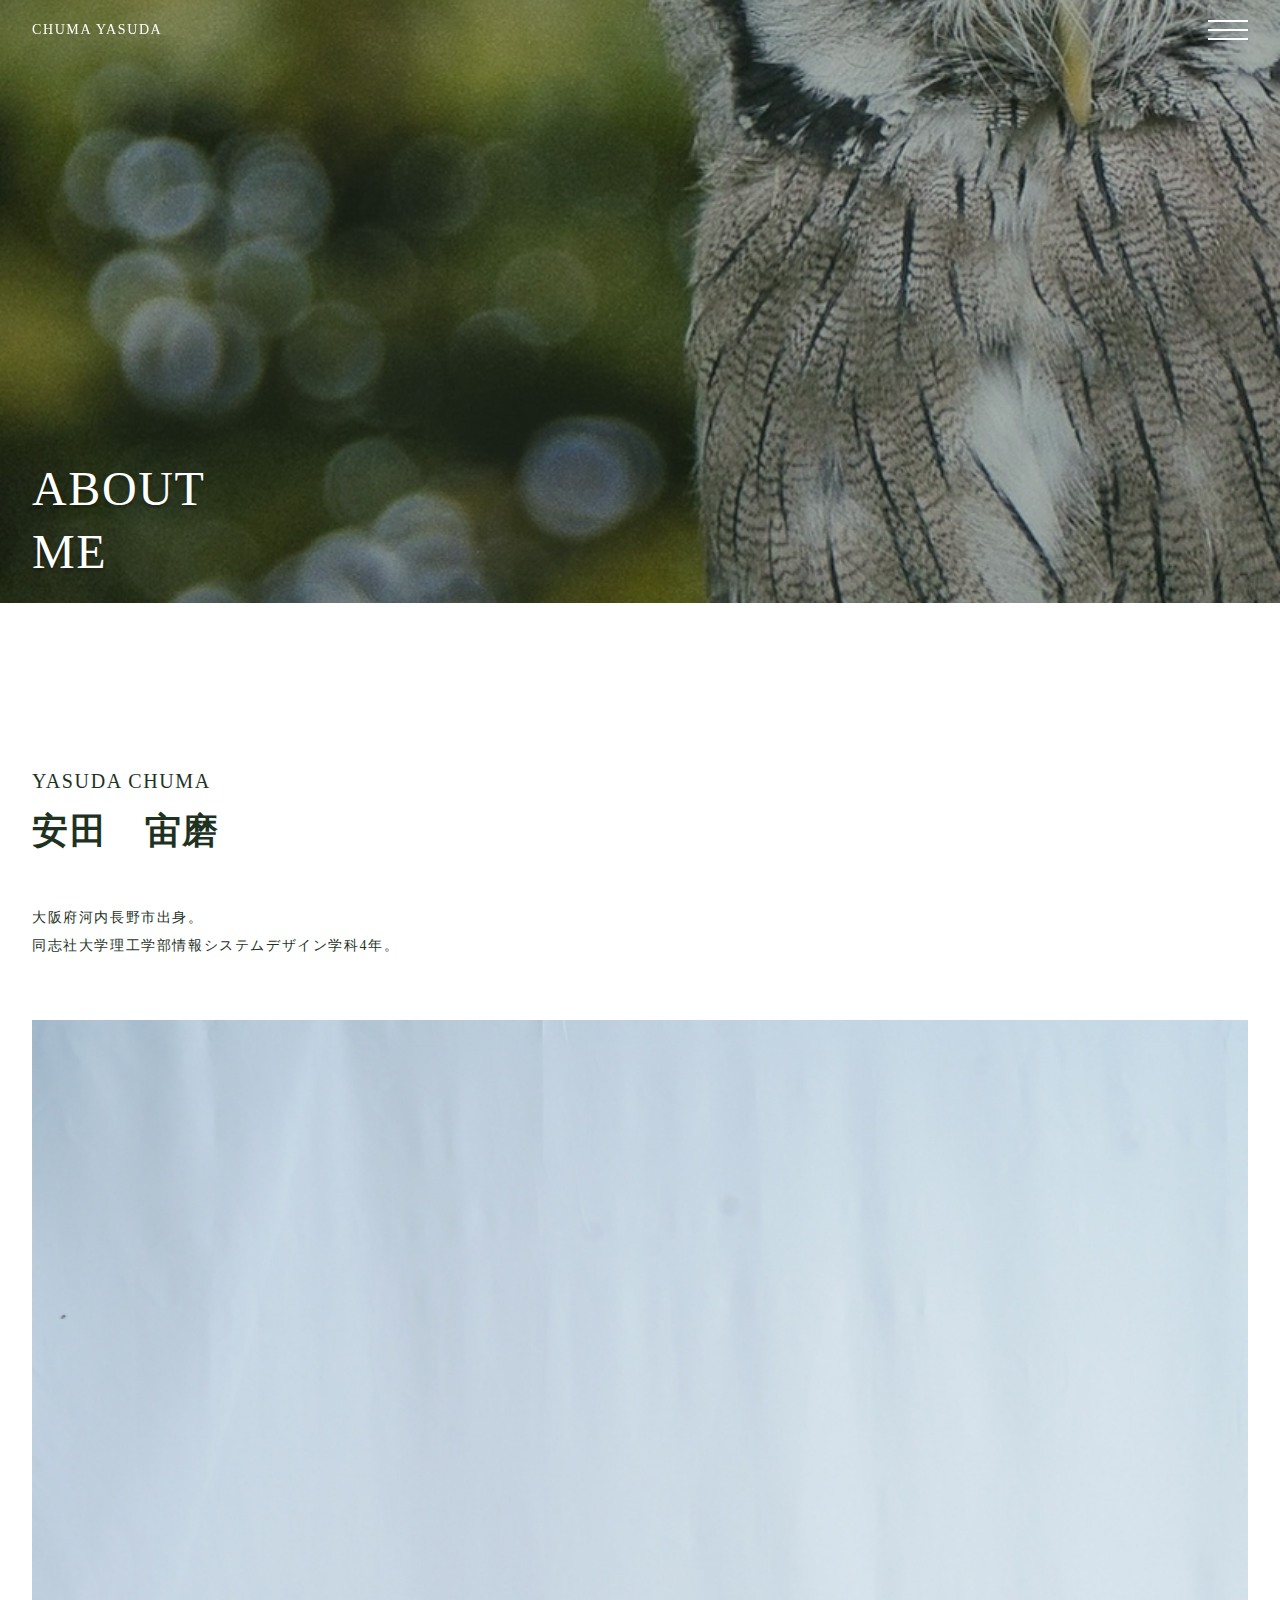
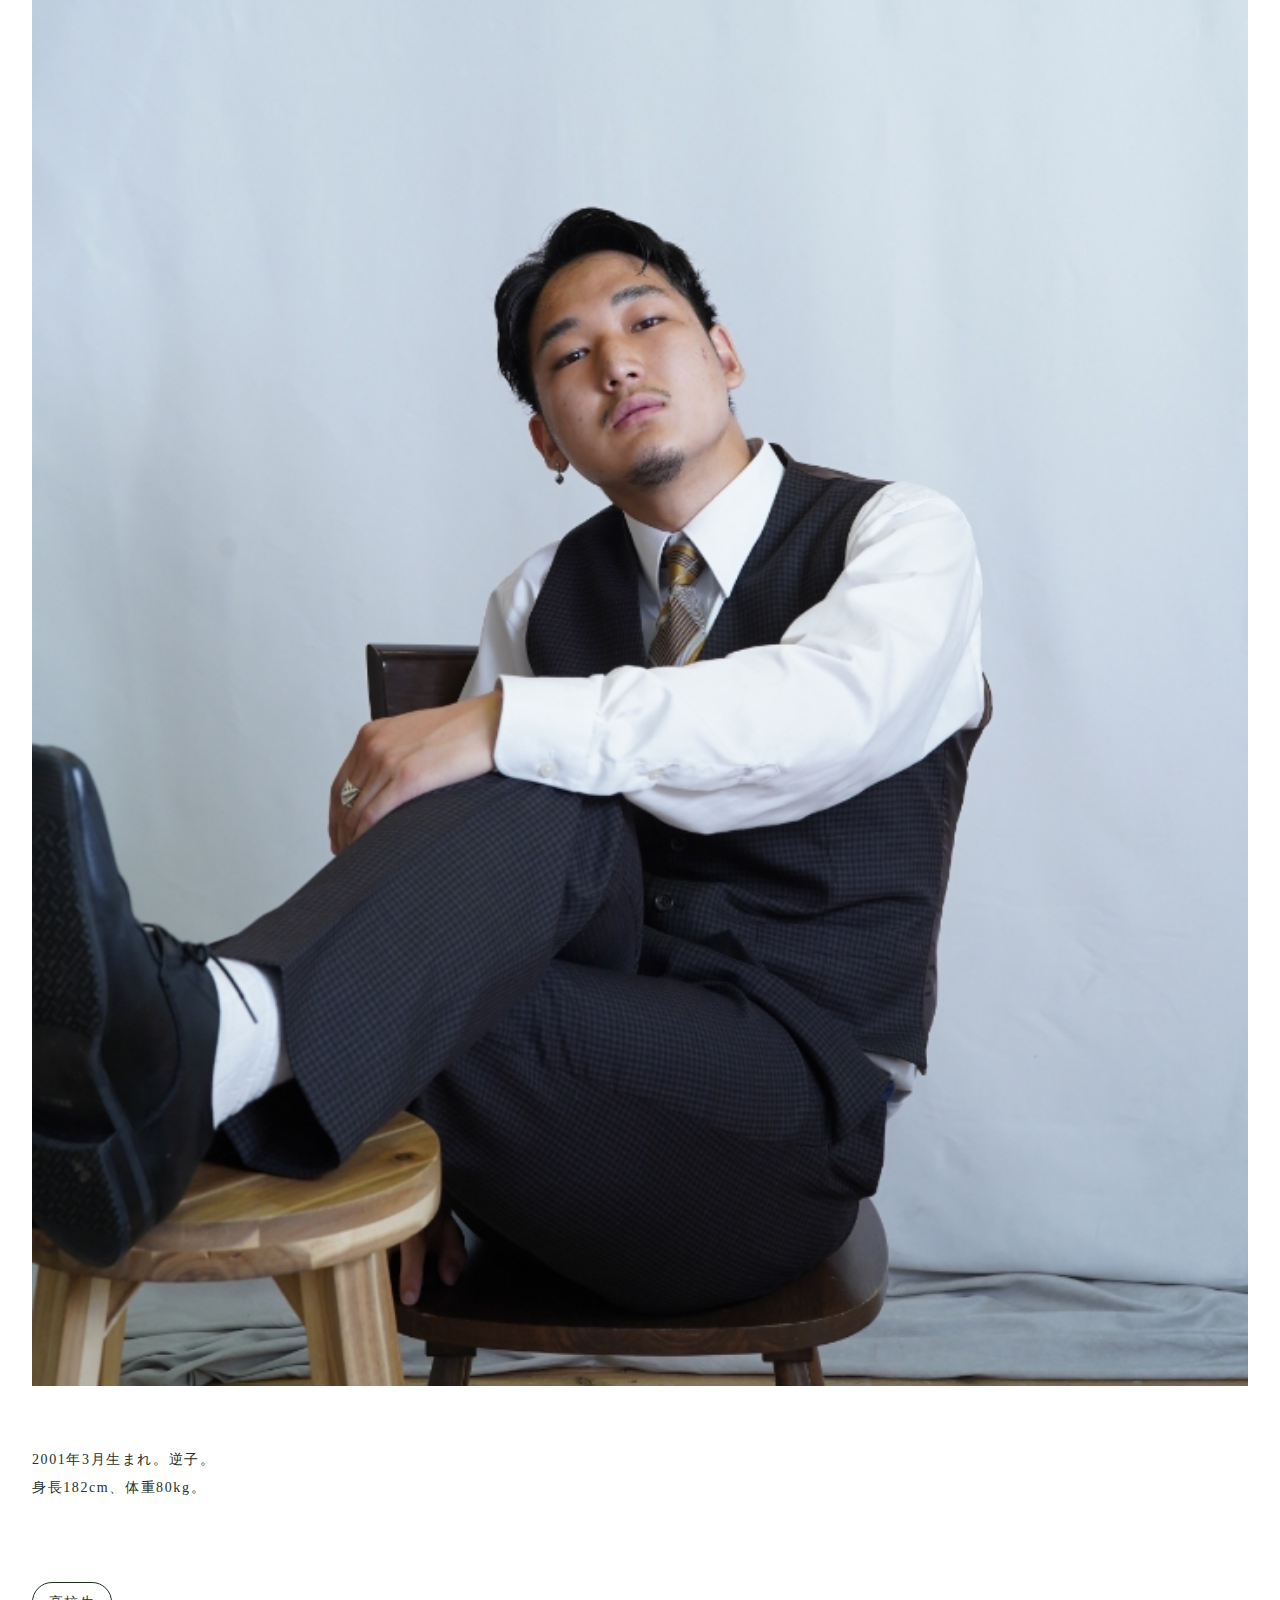
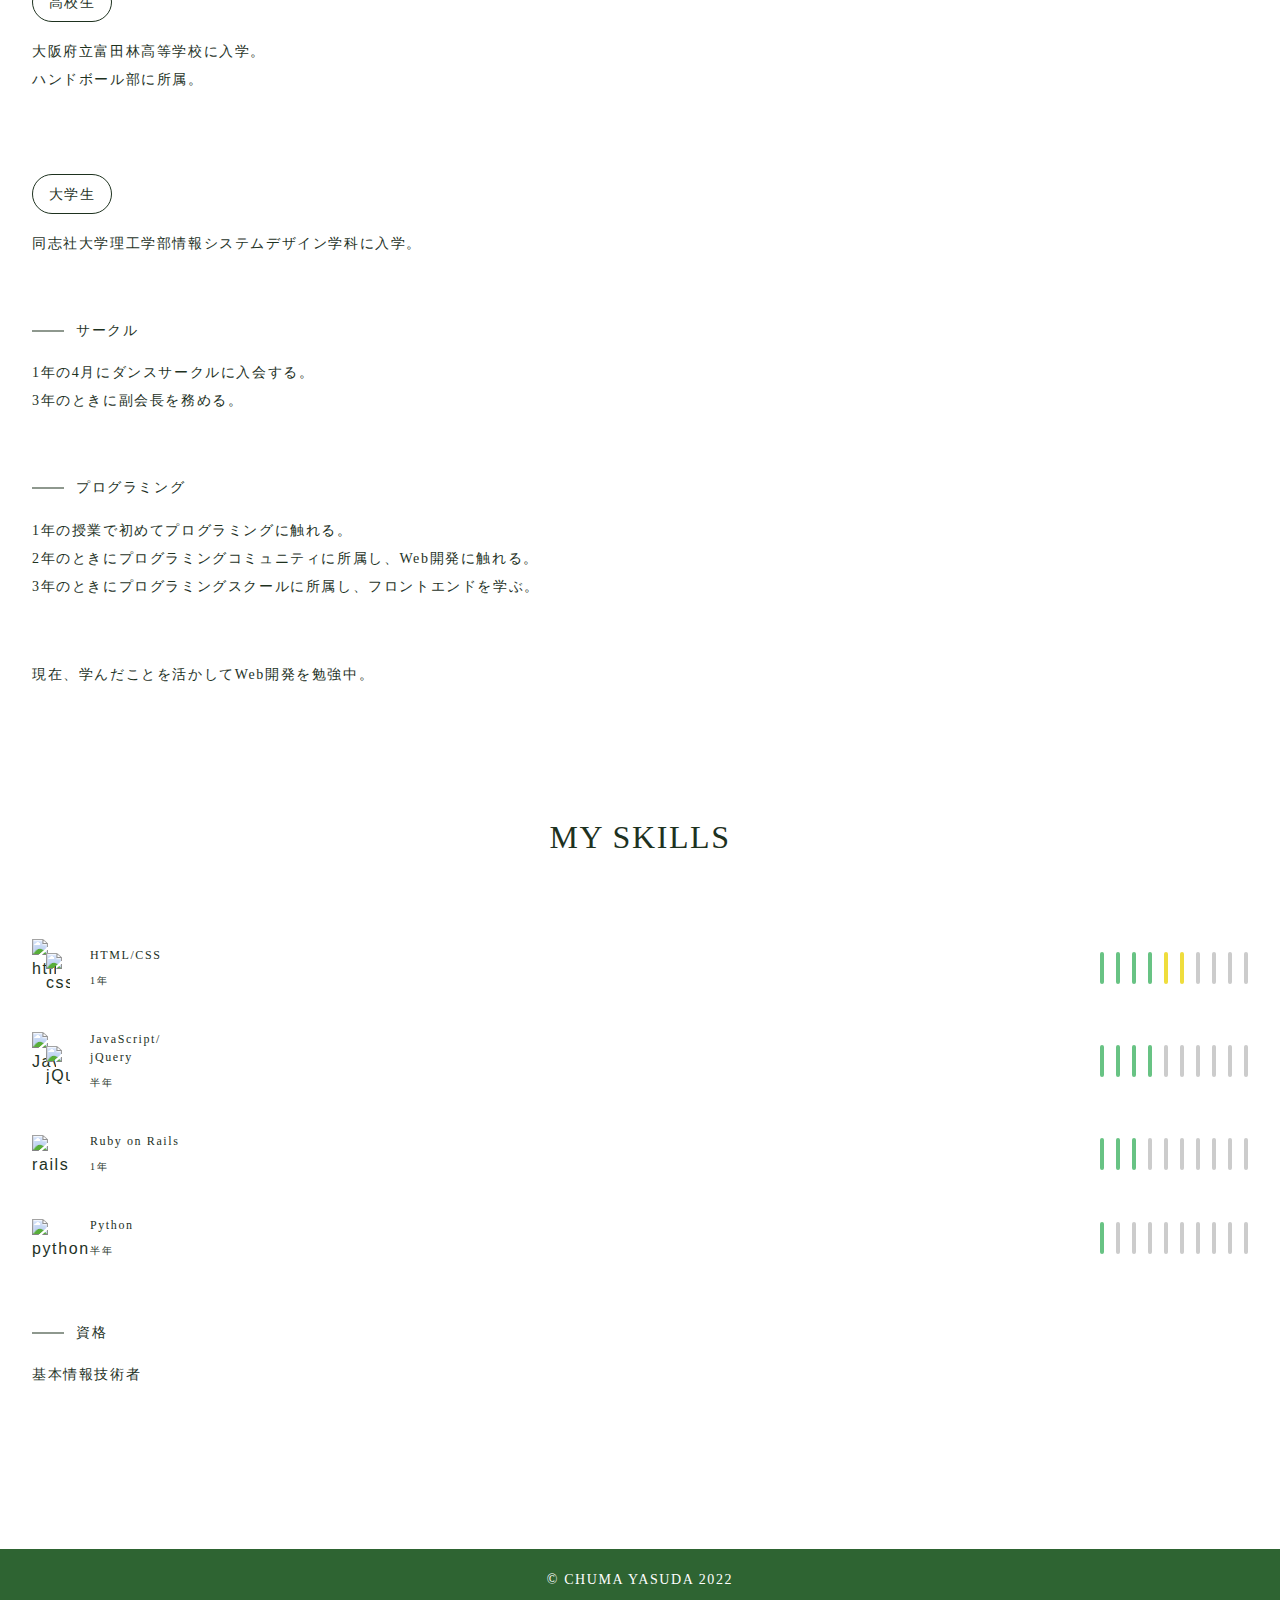
==== commit 679e03c1: "aboutページに取得資格を追加しました" ====
--- a/about.html
+++ b/about.html
@@ -59,7 +59,7 @@
   <main class="l_main js_main" data-barba="container">
     <div class="about_kv m_kv js_kv">
       <div class="m_kv-inner l_container">
-        <h1 class="m_kv_copy">
+        <h1 class="about_kv_copy m_kv_copy">
           ABOUT<br/>
           ME
         </h1>
@@ -103,7 +103,7 @@
           <h5>プログラミング</h5>
           <p class="u_mt-16">
             1年の授業で初めてプログラミングに触れる。<br/>
-            2年のときに外部のプログラミングコミュニティに所属し、Web開発に触れる。<br/>
+            2年のときにプログラミングコミュニティに所属し、Web開発に触れる。<br/>
             3年のときにプログラミングスクールに所属し、フロントエンドを学ぶ。<br/>
           </p>
           <p class="u_mt-60">
@@ -120,10 +120,10 @@
               <div class="about_skill_info">
                 <div class="about_skill_icon-wrapper">
                   <div class="about_skill_icon-wrapper__sub">
-                    <img src="https://cdn.jsdelivr.net/gh/devicons/devicon/icons/html5/html5-original.svg" alt="htmlの画像です" class="about_skill_icon" />
-                  </div>
-                  <div class="about_skill_icon-wrapper__sub">
-                    <img src="https://cdn.jsdelivr.net/gh/devicons/devicon/icons/css3/css3-original.svg" alt="cssの画像です" class="about_skill_icon" />
+                    <img src="https://cdn.jsdelivr.net/gh/devicons/devicon/icons/html5/html5-original.svg" alt="html" class="about_skill_icon" />
+                  </div>
+                  <div class="about_skill_icon-wrapper__sub">
+                    <img src="https://cdn.jsdelivr.net/gh/devicons/devicon/icons/css3/css3-original.svg" alt="css" class="about_skill_icon" />
                   </div>
                 </div>
                 <!-- /.about_skill_icon-wrapper -->
@@ -152,10 +152,10 @@
               <div class="about_skill_info">
                 <div class="about_skill_icon-wrapper">
                   <div class="about_skill_icon-wrapper__sub">
-                    <img src="https://cdn.jsdelivr.net/gh/devicons/devicon/icons/javascript/javascript-original.svg" alt="JavaScriptの画像です" class="about_skill_icon" />
-                  </div>
-                  <div class="about_skill_icon-wrapper__sub">
-                    <img src="https://cdn.jsdelivr.net/gh/devicons/devicon/icons/jquery/jquery-original.svg" alt="jQueryの画像です" class="about_skill_icon" />
+                    <img src="https://cdn.jsdelivr.net/gh/devicons/devicon/icons/javascript/javascript-original.svg" alt="JavaScript" class="about_skill_icon" />
+                  </div>
+                  <div class="about_skill_icon-wrapper__sub">
+                    <img src="https://cdn.jsdelivr.net/gh/devicons/devicon/icons/jquery/jquery-original.svg" alt="jQuery" class="about_skill_icon" />
                   </div>
                 </div>
                 <!-- /.about_skill_icon-wrapper -->
@@ -185,7 +185,7 @@
             <li class="about_skill_item">
               <div class="about_skill_info">
                 <div class="about_skill_icon-wrapper">
-                  <img src="https://cdn.jsdelivr.net/gh/devicons/devicon/icons/rails/rails-plain.svg" alt="railsの画像です" class="about_skill_icon" />
+                  <img src="https://cdn.jsdelivr.net/gh/devicons/devicon/icons/rails/rails-plain.svg" alt="rails" class="about_skill_icon" />
                 </div>
                 <!-- /.about_skill_icon-wrapper -->
                 <div class="about_skill_name-wrapper">
@@ -211,7 +211,7 @@
             <li class="about_skill_item">
               <div class="about_skill_info">
                 <div class="about_skill_icon-wrapper">
-                  <img src="https://cdn.jsdelivr.net/gh/devicons/devicon/icons/python/python-original.svg" alt="pythonの画像です" class="about_skill_icon" />
+                  <img src="https://cdn.jsdelivr.net/gh/devicons/devicon/icons/python/python-original.svg" alt="python" class="about_skill_icon" />
                 </div>
                 <!-- /.about_skill_icon-wrapper -->
                 <div class="about_skill_name-wrapper">
@@ -235,6 +235,10 @@
               </div>
             </li>
           </ul>
+          <h5>資格</h5>
+          <p class="u_mt-16">
+            基本情報技術者
+          </p>
         </div>
         <!-- /.about_skill -->
       </div>
--- a/css/style.css
+++ b/css/style.css
@@ -182,7 +182,7 @@
   height: 100%;
   border: 1px solid var(--primary-color);
   border-radius: 20px;
-  box-shadow: 0 3px 6px rgba(0, 0, 0, 0.3);
+  box-shadow: 0 3px 6px rgba(0, 0, 0, 0.16);
   transition: background 0.25s, color 0.5s;
 }
 .m_btn-show_link:hover {
